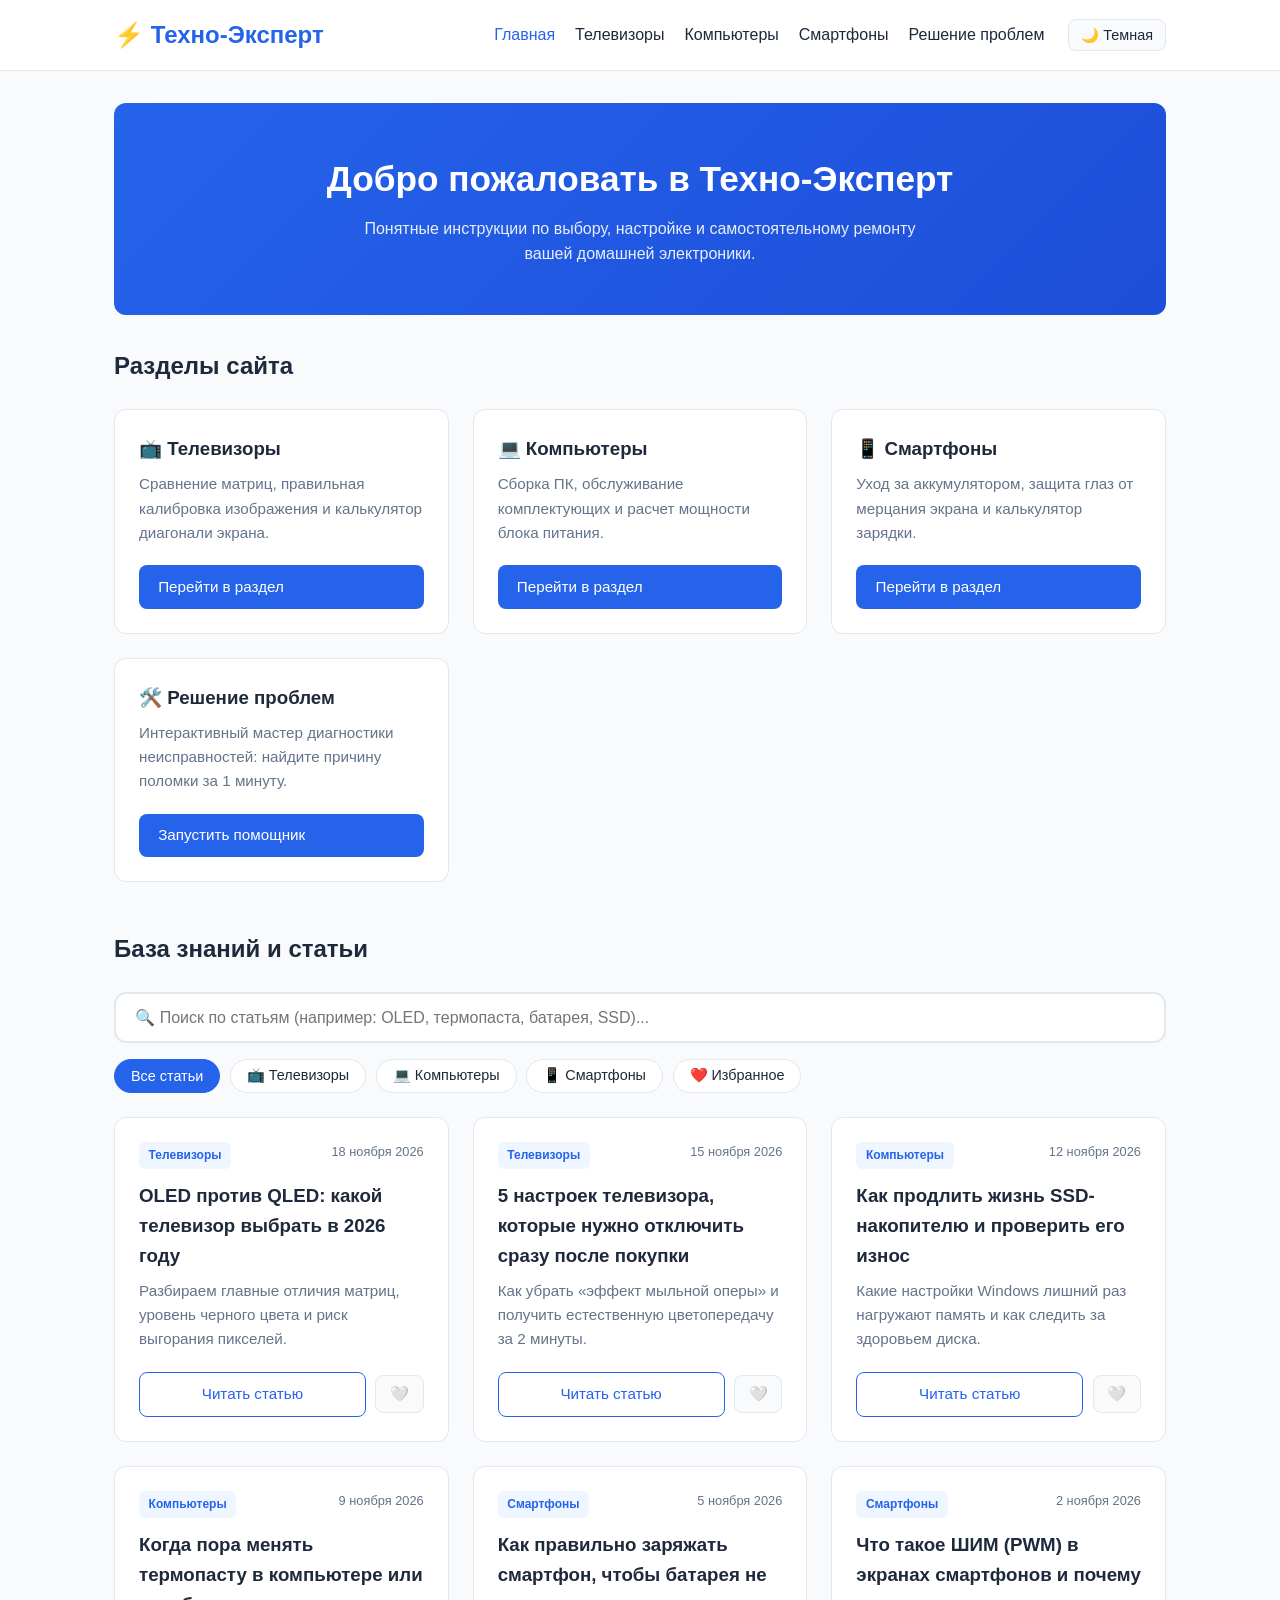
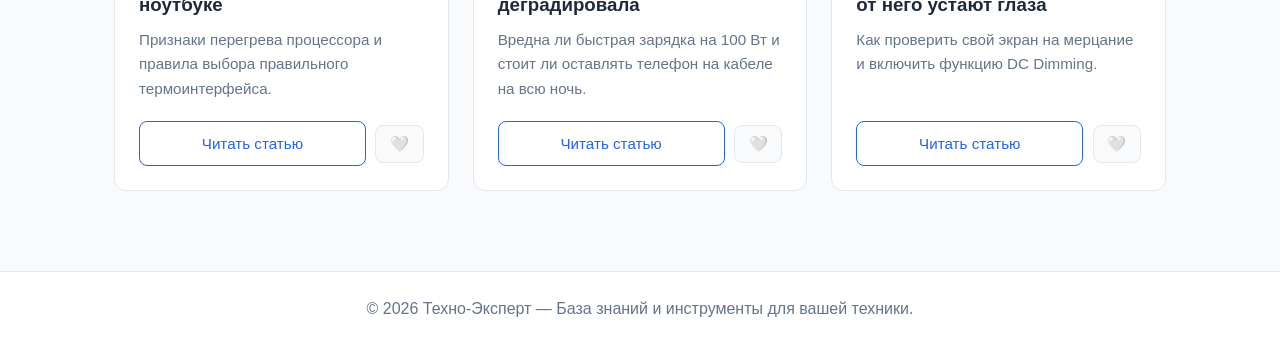
==== index.html @ 5d88ae21 "Initial commit Created from https://vercel.com/new" ====
<!DOCTYPE html>
<html lang="ru">

<head>
    <meta charset="UTF-8">
    <meta name="viewport" content="width=device-width, initial-scale=1.0">
    <title>Техно-Эксперт — Обзоры, статьи и инструменты</title>
    <link rel="stylesheet" href="style.css">
</head>

<body>
    <header id="site-header"></header>

    <main>
        <section class="hero">
            <h1>Добро пожаловать в Техно-Эксперт</h1>
            <p>Понятные инструкции по выбору, настройке и самостоятельному ремонту вашей домашней электроники.</p>
        </section>

        <h2>Разделы сайта</h2>
        <div class="grid">
            <div class="card">
                <div>
                    <h3>📺 Телевизоры</h3>
                    <p>Сравнение матриц, правильная калибровка изображения и калькулятор диагонали экрана.</p>
                </div>
                <a href="tv.html" class="btn">Перейти в раздел</a>
            </div>
            <div class="card">
                <div>
                    <h3>💻 Компьютеры</h3>
                    <p>Сборка ПК, обслуживание комплектующих и расчет мощности блока питания.</p>
                </div>
                <a href="pc.html" class="btn">Перейти в раздел</a>
            </div>
            <div class="card">
                <div>
                    <h3>📱 Смартфоны</h3>
                    <p>Уход за аккумулятором, защита глаз от мерцания экрана и калькулятор зарядки.</p>
                </div>
                <a href="phones.html" class="btn">Перейти в раздел</a>
            </div>
            <div class="card">
                <div>
                    <h3>🛠️ Решение проблем</h3>
                    <p>Интерактивный мастер диагностики неисправностей: найдите причину поломки за 1 минуту.</p>
                </div>
                <a href="troubleshooting.html" class="btn">Запустить помощник</a>
            </div>
        </div>

        <h2 style="margin-top: 3rem;">База знаний и статьи</h2>

        <div class="controls-panel">
            <input type="text" id="article-search" class="search-input"
                placeholder="🔍 Поиск по статьям (например: OLED, термопаста, батарея, SSD)..."
                oninput="applyFilters()">

            <div class="filter-pills" id="category-filters">
                <button class="filter-btn active" onclick="setCategory('all', this)">Все статьи</button>
                <button class="filter-btn" onclick="setCategory('tv', this)">📺 Телевизоры</button>
                <button class="filter-btn" onclick="setCategory('pc', this)">💻 Компьютеры</button>
                <button class="filter-btn" onclick="setCategory('phones', this)">📱 Смартфоны</button>
                <button class="filter-btn" onclick="setCategory('favorites', this)">❤️ Избранное</button>
            </div>
        </div>

        <div id="latest-articles" class="grid"></div>
    </main>

    <footer id="site-footer"></footer>

    <script src="data.js"></script>
    <script>
        let currentCategory = "all";

        function setCategory(category, btnElement) {
            currentCategory = category;
            document.querySelectorAll(".filter-btn").forEach(btn => btn.classList.remove("active"));
            btnElement.classList.add("active");
            applyFilters();
        }

        function applyFilters() {
            const query = document.getElementById("article-search").value;
            renderArticles("latest-articles", currentCategory, query);
        }

        // Первичная отрисовка
        applyFilters();
    </script>
</body>

</html>
---- style.css ----
:root {
    --primary: #2563eb;
    --primary-dark: #1d4ed8;
    --bg: #f8fafc;
    --surface: #ffffff;
    --text: #1e293b;
    --text-muted: #64748b;
    --border: #e2e8f0;
    --tag-bg: #eff6ff;
    --tool-border: #dbeafe;
    --result-bg: #f0fdf4;
    --result-text: #166534;
    --fav-active: #ef4444;
    --radius: 12px;
}

[data-theme="dark"] {
    --primary: #3b82f6;
    --primary-dark: #60a5fa;
    --bg: #0f172a;
    --surface: #1e293b;
    --text: #f1f5f9;
    --text-muted: #94a3b8;
    --border: #334155;
    --tag-bg: rgba(59, 130, 246, 0.15);
    --tool-border: #334155;
    --result-bg: rgba(34, 197, 94, 0.15);
    --result-text: #86efac;
}

* {
    box-sizing: border-box;
    margin: 0;
    padding: 0;
    font-family: -apple-system, BlinkMacSystemFont, "Segoe UI", Roboto, sans-serif;
}

body {
    background-color: var(--bg);
    color: var(--text);
    line-height: 1.6;
    display: flex;
    flex-direction: column;
    min-height: 100vh;
    transition: background-color 0.25s, color 0.25s;
}

/* Шапка сайта */
header {
    background: var(--surface);
    border-bottom: 1px solid var(--border);
    position: sticky;
    top: 0;
    z-index: 100;
}

.nav-container {
    max-width: 1100px;
    margin: 0 auto;
    padding: 1rem 1.5rem;
    display: flex;
    justify-content: space-between;
    align-items: center;
    flex-wrap: wrap;
    gap: 1rem;
}

.logo {
    font-size: 1.5rem;
    font-weight: 800;
    color: var(--primary);
    text-decoration: none;
    display: flex;
    align-items: center;
    gap: 0.5rem;
}

.nav-right {
    display: flex;
    align-items: center;
    gap: 1.5rem;
    flex-wrap: wrap;
}

nav ul {
    list-style: none;
    display: flex;
    gap: 1.25rem;
    flex-wrap: wrap;
}

nav a {
    text-decoration: none;
    color: var(--text);
    font-weight: 500;
    transition: color 0.2s;
}

nav a:hover,
nav a.active {
    color: var(--primary);
}

.theme-toggle {
    background: var(--bg);
    border: 1px solid var(--border);
    color: var(--text);
    padding: 0.4rem 0.75rem;
    border-radius: 8px;
    cursor: pointer;
    font-size: 0.9rem;
    display: flex;
    align-items: center;
    gap: 0.4rem;
    transition: border-color 0.2s;
}

.theme-toggle:hover {
    border-color: var(--primary);
}

/* Основной контейнер */
main {
    max-width: 1100px;
    width: 100%;
    margin: 2rem auto;
    padding: 0 1.5rem;
    flex: 1;
}

.hero {
    background: linear-gradient(135deg, #2563eb, #1d4ed8);
    color: white;
    padding: 3rem 2rem;
    border-radius: var(--radius);
    margin-bottom: 2rem;
    text-align: center;
}

.hero h1 {
    font-size: 2.2rem;
    margin-bottom: 0.5rem;
}

.hero p {
    opacity: 0.9;
    max-width: 600px;
    margin: 0 auto;
}

/* Поиск и кнопки фильтров */
.controls-panel {
    margin: 1.5rem 0 1rem;
    display: flex;
    flex-direction: column;
    gap: 1rem;
}

.search-input {
    width: 100%;
    padding: 0.9rem 1.2rem;
    font-size: 1rem;
    border: 2px solid var(--border);
    border-radius: var(--radius);
    background: var(--surface);
    color: var(--text);
    outline: none;
    transition: border-color 0.2s;
}

.search-input:focus {
    border-color: var(--primary);
}

.filter-pills {
    display: flex;
    gap: 0.6rem;
    flex-wrap: wrap;
}

.filter-btn {
    background: var(--surface);
    border: 1px solid var(--border);
    color: var(--text);
    padding: 0.45rem 1rem;
    border-radius: 20px;
    cursor: pointer;
    font-size: 0.9rem;
    font-weight: 500;
    transition: all 0.2s;
}

.filter-btn:hover {
    border-color: var(--primary);
}

.filter-btn.active {
    background: var(--primary);
    color: white;
    border-color: var(--primary);
}

/* Сетка карточек */
.grid {
    display: grid;
    grid-template-columns: repeat(auto-fit, minmax(300px, 1fr));
    gap: 1.5rem;
    margin-top: 1.5rem;
}

.card {
    background: var(--surface);
    border: 1px solid var(--border);
    border-radius: var(--radius);
    padding: 1.5rem;
    display: flex;
    flex-direction: column;
    justify-content: space-between;
    transition: transform 0.2s, box-shadow 0.2s;
}

.card:hover {
    transform: translateY(-3px);
    box-shadow: 0 10px 20px rgba(0, 0, 0, 0.12);
}

.card-header {
    display: flex;
    justify-content: space-between;
    align-items: flex-start;
    margin-bottom: 0.75rem;
}

.card h3 {
    margin-bottom: 0.5rem;
    color: var(--text);
}

.card p {
    color: var(--text-muted);
    font-size: 0.95rem;
    margin-bottom: 1.25rem;
}

.card-actions {
    display: flex;
    gap: 0.6rem;
    align-items: center;
    margin-top: auto;
}

.tag {
    display: inline-block;
    background: var(--tag-bg);
    color: var(--primary);
    font-size: 0.75rem;
    font-weight: 600;
    padding: 0.25rem 0.6rem;
    border-radius: 6px;
}

/* Кнопка Избранное */
.fav-btn {
    background: var(--bg);
    border: 1px solid var(--border);
    color: var(--text-muted);
    padding: 0.55rem 0.85rem;
    border-radius: 8px;
    cursor: pointer;
    font-size: 0.95rem;
    transition: all 0.2s;
}

.fav-btn:hover {
    border-color: var(--fav-active);
    color: var(--fav-active);
}

.fav-btn.saved {
    background: rgba(239, 68, 68, 0.1);
    border-color: var(--fav-active);
    color: var(--fav-active);
    font-weight: 600;
}

/* Кнопки и формы */
.btn {
    display: inline-block;
    background: var(--primary);
    color: white;
    padding: 0.6rem 1.2rem;
    border-radius: 8px;
    text-decoration: none;
    border: none;
    cursor: pointer;
    font-size: 0.95rem;
    font-weight: 500;
    transition: background 0.2s;
}

.btn:hover {
    background: var(--primary-dark);
}

.btn-outline {
    background: transparent;
    border: 1px solid var(--primary);
    color: var(--primary);
}

.btn-outline:hover {
    background: var(--tag-bg);
}

/* Страница полной статьи */
.article-container {
    background: var(--surface);
    border: 1px solid var(--border);
    border-radius: var(--radius);
    padding: 2.5rem;
    max-width: 820px;
    margin: 0 auto;
}

.article-meta {
    display: flex;
    justify-content: space-between;
    align-items: center;
    flex-wrap: wrap;
    gap: 1rem;
    margin-bottom: 1.5rem;
    padding-bottom: 1rem;
    border-bottom: 1px solid var(--border);
}

.article-content {
    font-size: 1.08rem;
    line-height: 1.75;
}

.article-content p {
    margin-bottom: 1rem;
}

/* Блок инструментов */
.tool-box {
    background: var(--surface);
    border: 2px solid var(--tool-border);
    border-radius: var(--radius);
    padding: 2rem;
    margin: 2rem 0;
}

.form-group {
    margin-bottom: 1rem;
}

.form-group label {
    display: block;
    margin-bottom: 0.4rem;
    font-weight: 500;
}

.form-group input,
.form-group select {
    width: 100%;
    max-width: 350px;
    padding: 0.6rem;
    border: 1px solid var(--border);
    border-radius: 8px;
    font-size: 1rem;
    background: var(--bg);
    color: var(--text);
}

.result-box {
    margin-top: 1.5rem;
    padding: 1rem;
    background: var(--result-bg);
    color: var(--result-text);
    border-left: 4px solid #22c55e;
    border-radius: 6px;
    display: none;
}

/* Подвал */
footer {
    background: var(--surface);
    border-top: 1px solid var(--border);
    text-align: center;
    padding: 1.5rem;
    color: var(--text-muted);
    margin-top: 3rem;
}
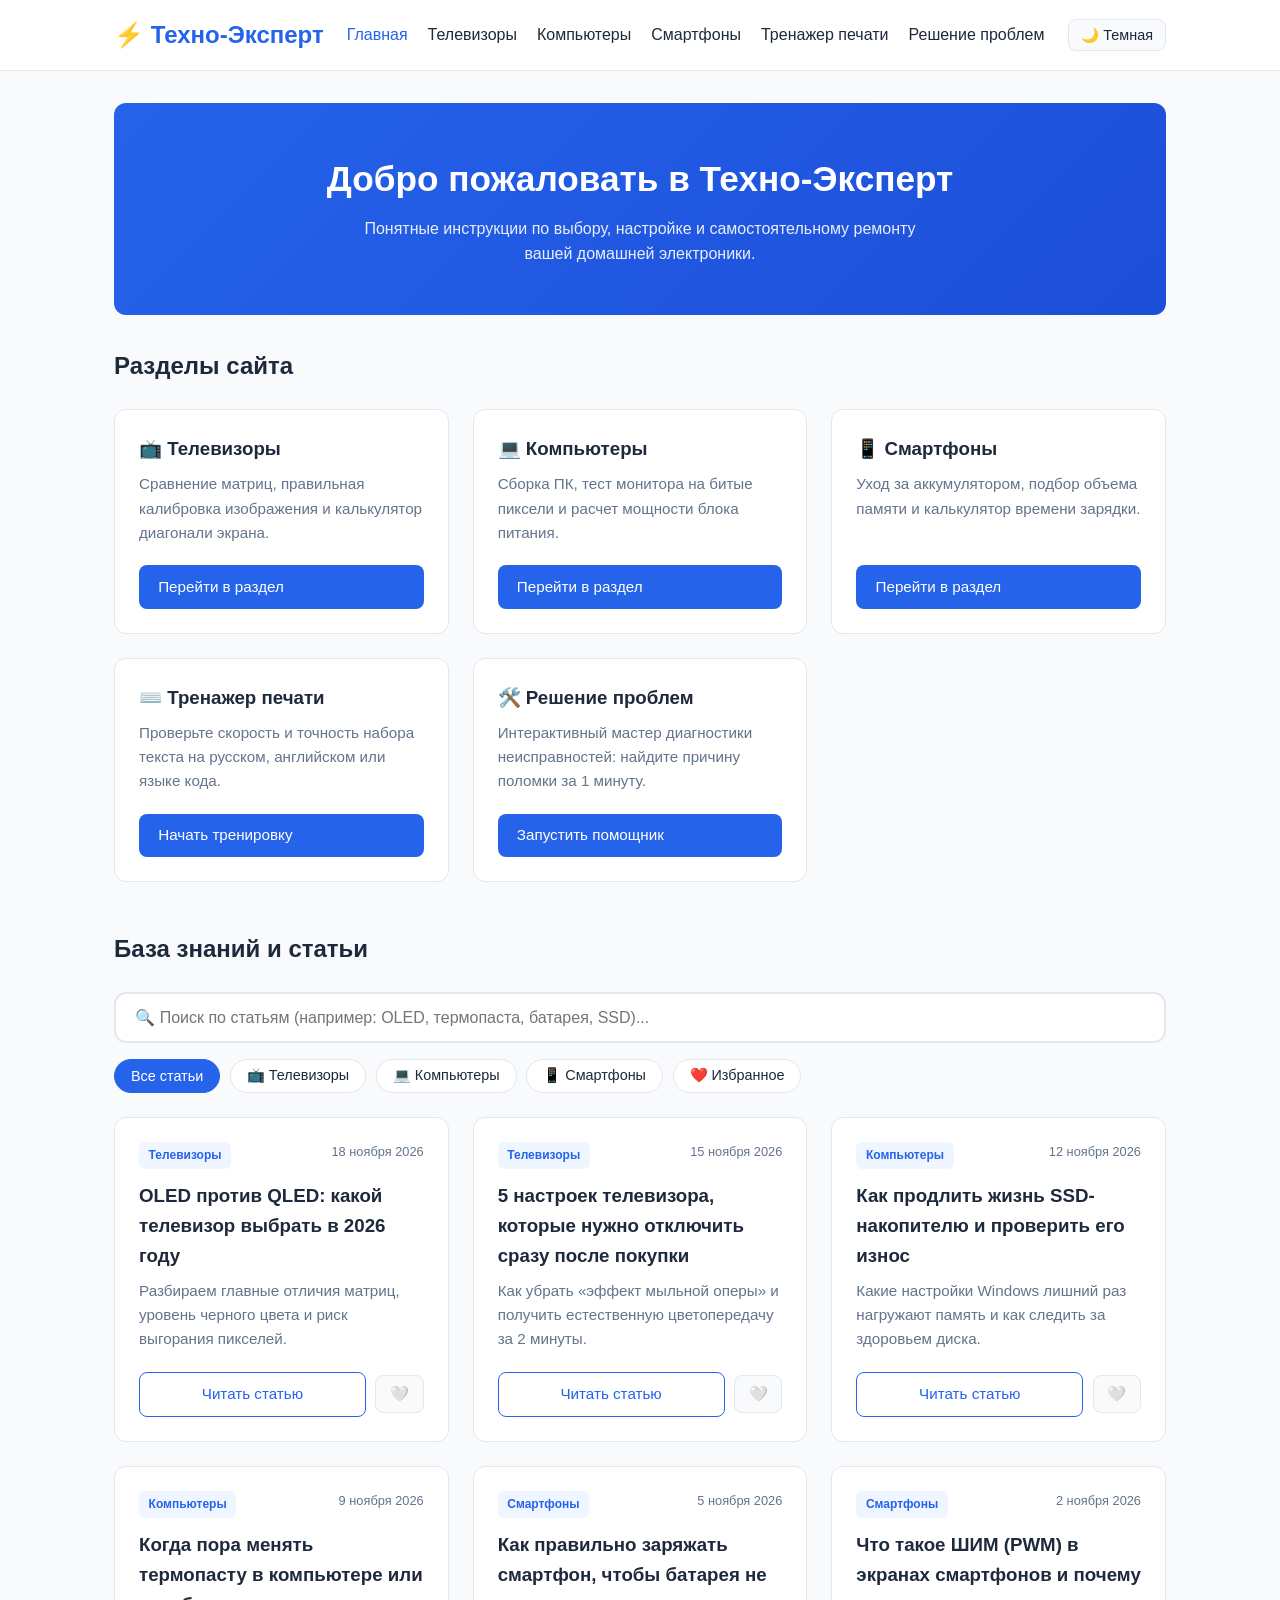
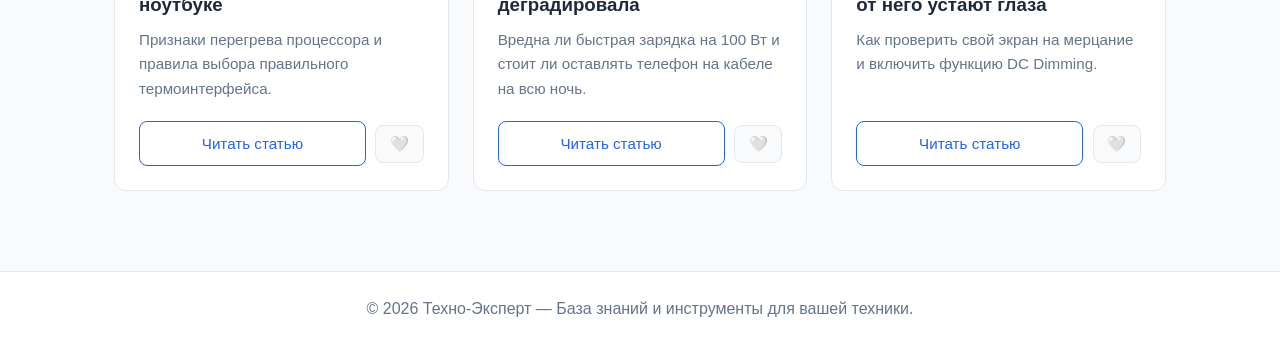
==== commit e0e9a3a1: "Update index.html" ====
--- a/index.html
+++ b/index.html
@@ -1,13 +1,11 @@
 <!DOCTYPE html>
 <html lang="ru">
-
 <head>
     <meta charset="UTF-8">
     <meta name="viewport" content="width=device-width, initial-scale=1.0">
     <title>Техно-Эксперт — Обзоры, статьи и инструменты</title>
     <link rel="stylesheet" href="style.css">
 </head>
-
 <body>
     <header id="site-header"></header>
 
@@ -26,20 +24,31 @@
                 </div>
                 <a href="tv.html" class="btn">Перейти в раздел</a>
             </div>
+
             <div class="card">
                 <div>
                     <h3>💻 Компьютеры</h3>
-                    <p>Сборка ПК, обслуживание комплектующих и расчет мощности блока питания.</p>
+                    <p>Сборка ПК, тест монитора на битые пиксели и расчет мощности блока питания.</p>
                 </div>
                 <a href="pc.html" class="btn">Перейти в раздел</a>
             </div>
+
             <div class="card">
                 <div>
                     <h3>📱 Смартфоны</h3>
-                    <p>Уход за аккумулятором, защита глаз от мерцания экрана и калькулятор зарядки.</p>
+                    <p>Уход за аккумулятором, подбор объема памяти и калькулятор времени зарядки.</p>
                 </div>
                 <a href="phones.html" class="btn">Перейти в раздел</a>
             </div>
+
+            <div class="card">
+                <div>
+                    <h3>⌨️ Тренажер печати</h3>
+                    <p>Проверьте скорость и точность набора текста на русском, английском или языке кода.</p>
+                </div>
+                <a href="typing.html" class="btn">Начать тренировку</a>
+            </div>
+
             <div class="card">
                 <div>
                     <h3>🛠️ Решение проблем</h3>
@@ -50,12 +59,16 @@
         </div>
 
         <h2 style="margin-top: 3rem;">База знаний и статьи</h2>
-
+        
         <div class="controls-panel">
-            <input type="text" id="article-search" class="search-input"
+            <input 
+                type="text" 
+                id="article-search" 
+                class="search-input" 
                 placeholder="🔍 Поиск по статьям (например: OLED, термопаста, батарея, SSD)..."
-                oninput="applyFilters()">
-
+                oninput="applyFilters()"
+            >
+            
             <div class="filter-pills" id="category-filters">
                 <button class="filter-btn active" onclick="setCategory('all', this)">Все статьи</button>
                 <button class="filter-btn" onclick="setCategory('tv', this)">📺 Телевизоры</button>
@@ -86,9 +99,7 @@
             renderArticles("latest-articles", currentCategory, query);
         }
 
-        // Первичная отрисовка
         applyFilters();
     </script>
 </body>
-
-</html>+</html>
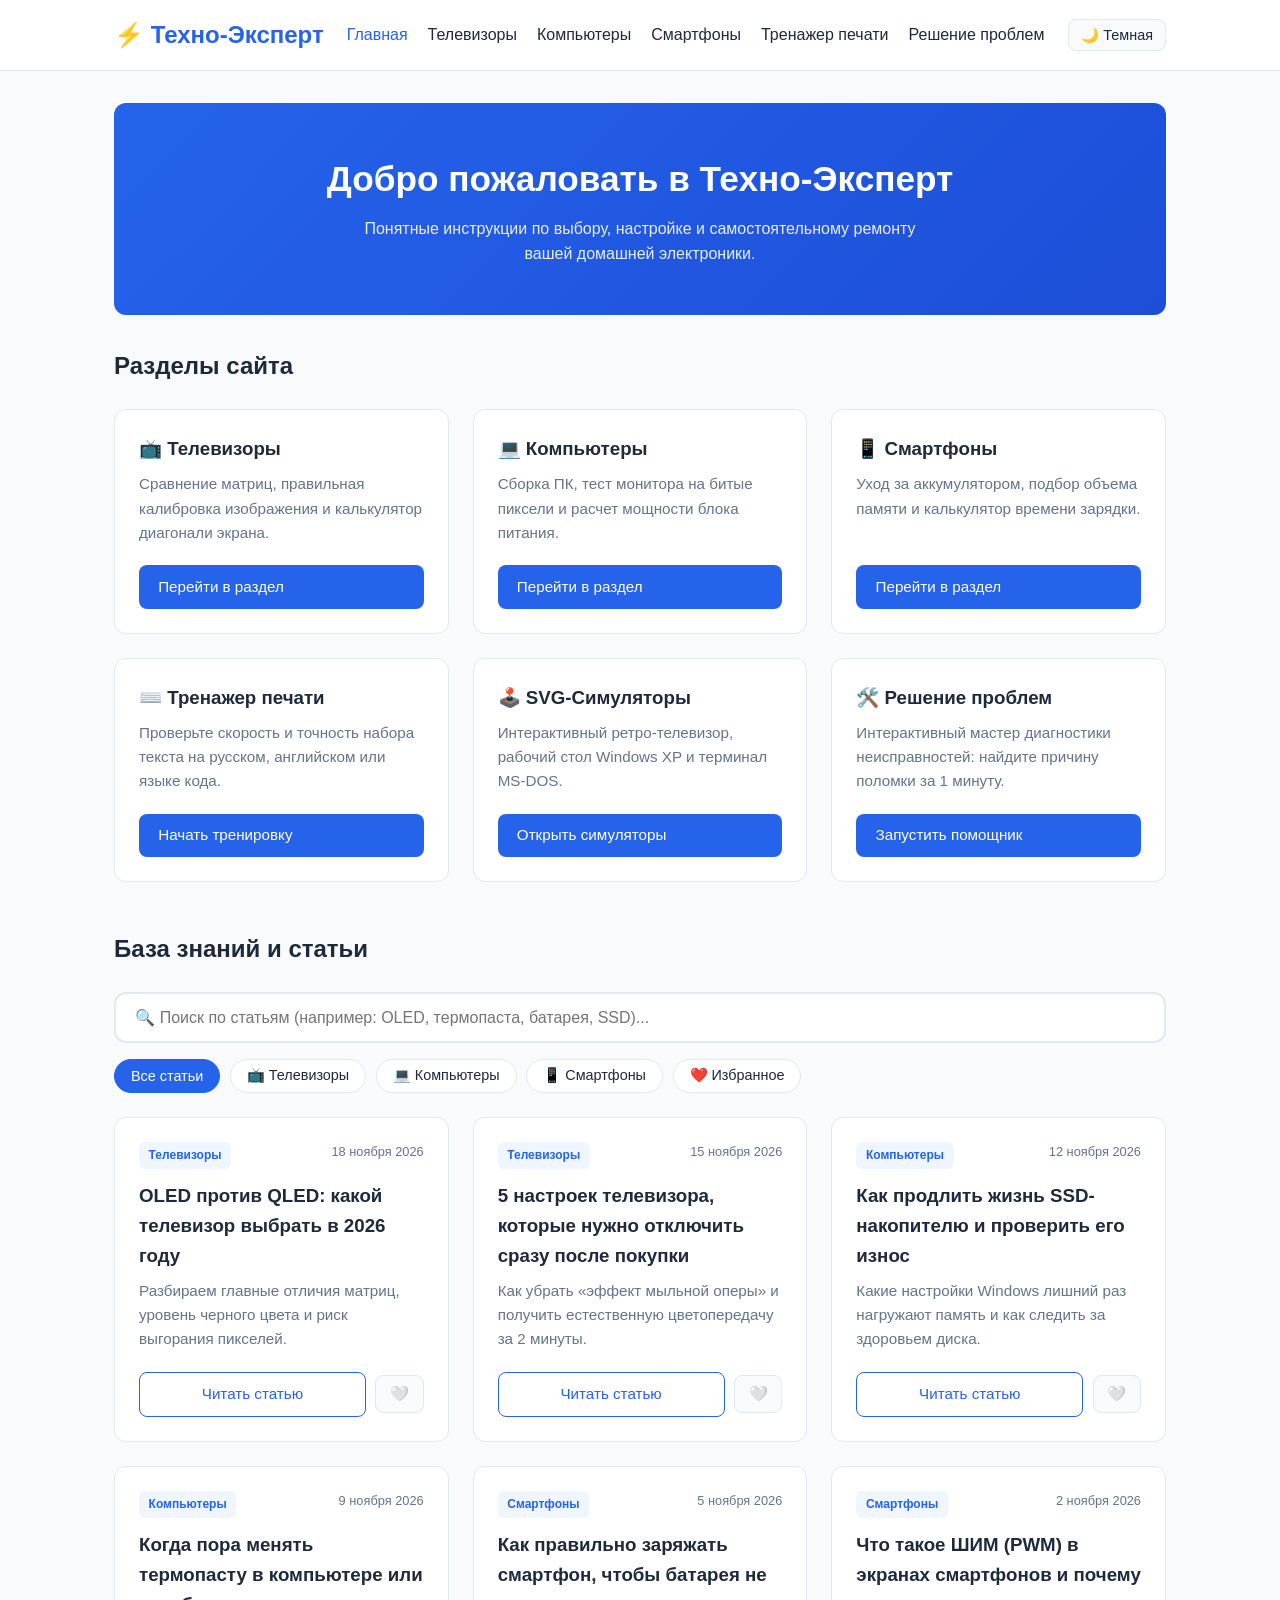
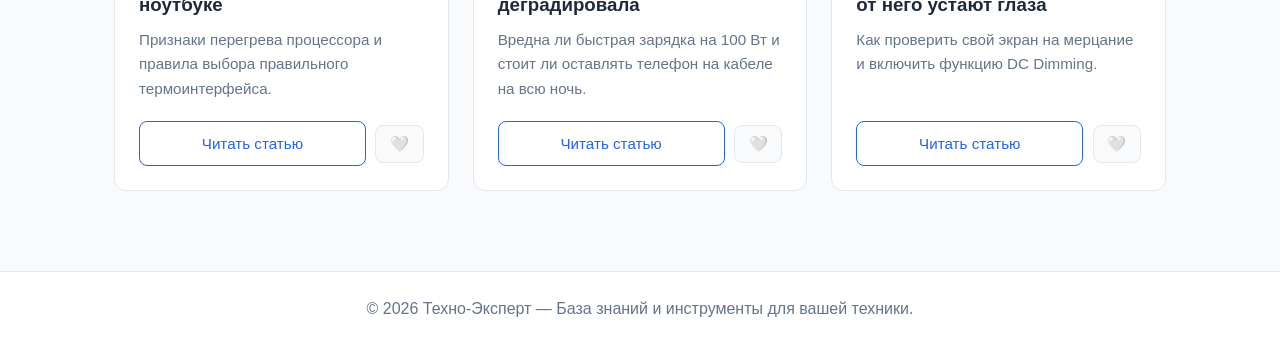
==== commit f274246f: "Update index.html" ====
--- a/index.html
+++ b/index.html
@@ -47,6 +47,14 @@
                     <p>Проверьте скорость и точность набора текста на русском, английском или языке кода.</p>
                 </div>
                 <a href="typing.html" class="btn">Начать тренировку</a>
+            </div>
+
+            <div class="card">
+                <div>
+                    <h3>🕹️ SVG-Симуляторы</h3>
+                    <p>Интерактивный ретро-телевизор, рабочий стол Windows XP и терминал MS-DOS.</p>
+                </div>
+                <a href="simulators.html" class="btn">Открыть симуляторы</a>
             </div>
 
             <div class="card">
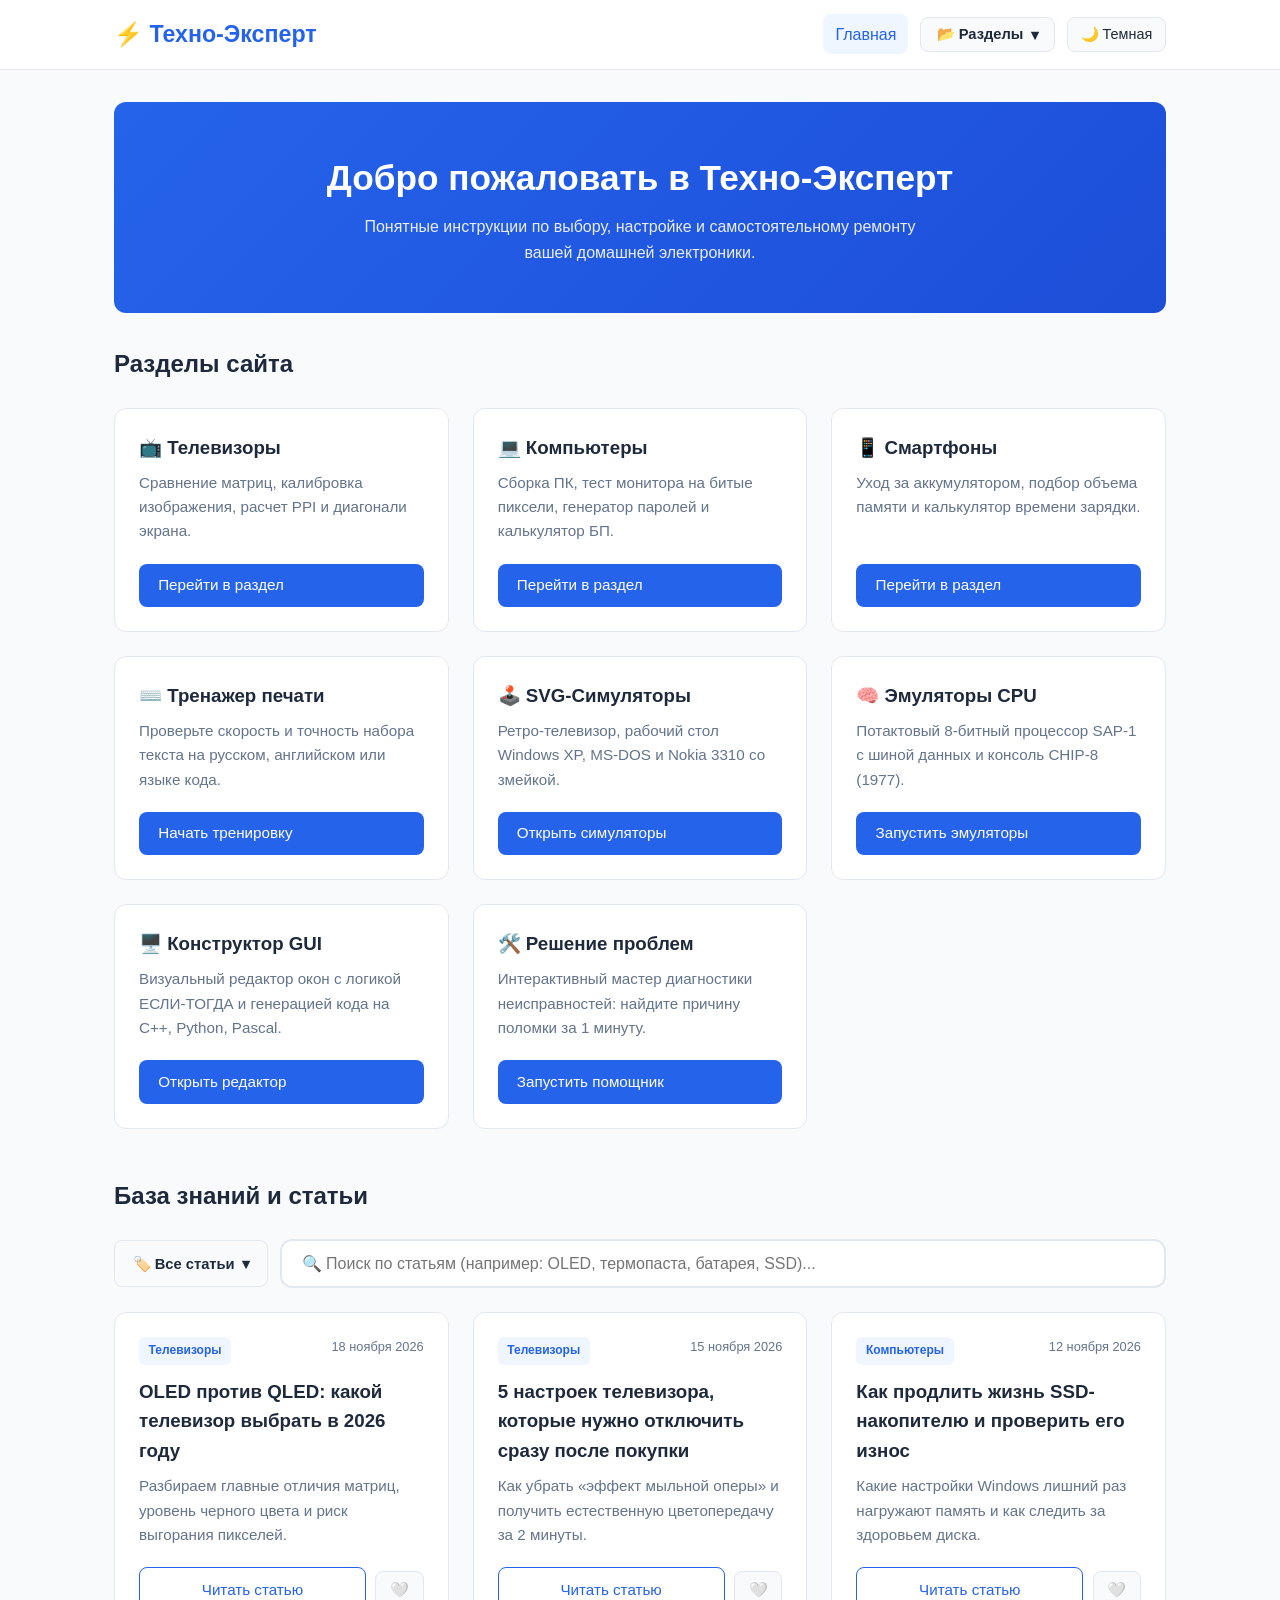
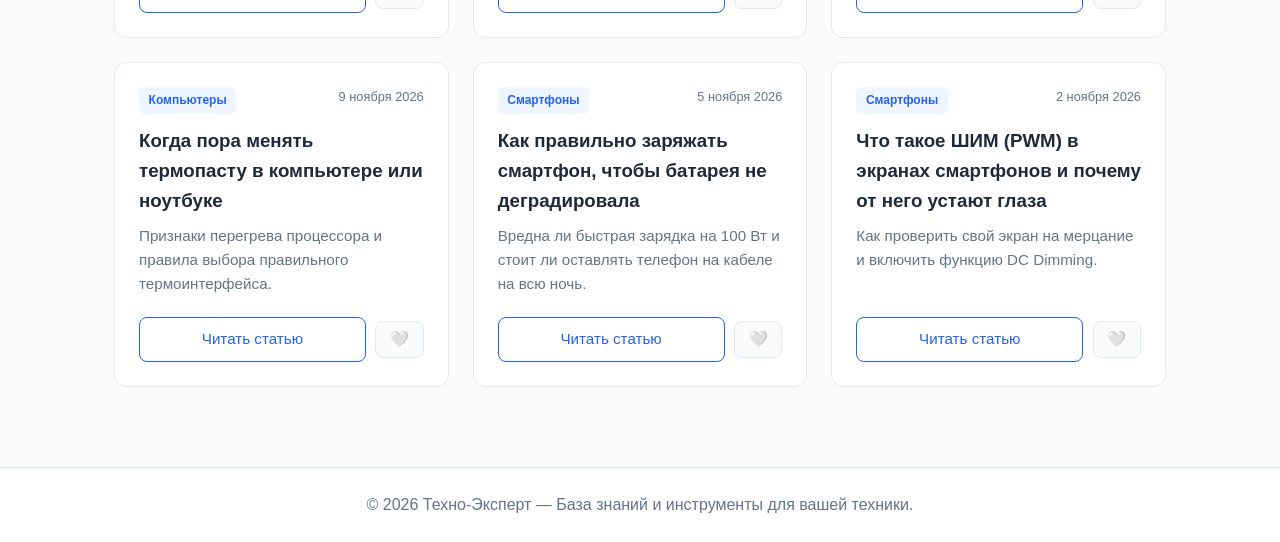
==== commit 0644f4ca: "Update index.html" ====
--- a/index.html
+++ b/index.html
@@ -20,7 +20,7 @@
             <div class="card">
                 <div>
                     <h3>📺 Телевизоры</h3>
-                    <p>Сравнение матриц, правильная калибровка изображения и калькулятор диагонали экрана.</p>
+                    <p>Сравнение матриц, калибровка изображения, расчет PPI и диагонали экрана.</p>
                 </div>
                 <a href="tv.html" class="btn">Перейти в раздел</a>
             </div>
@@ -28,7 +28,7 @@
             <div class="card">
                 <div>
                     <h3>💻 Компьютеры</h3>
-                    <p>Сборка ПК, тест монитора на битые пиксели и расчет мощности блока питания.</p>
+                    <p>Сборка ПК, тест монитора на битые пиксели, генератор паролей и калькулятор БП.</p>
                 </div>
                 <a href="pc.html" class="btn">Перейти в раздел</a>
             </div>
@@ -52,9 +52,25 @@
             <div class="card">
                 <div>
                     <h3>🕹️ SVG-Симуляторы</h3>
-                    <p>Интерактивный ретро-телевизор, рабочий стол Windows XP и терминал MS-DOS.</p>
+                    <p>Ретро-телевизор, рабочий стол Windows XP, MS-DOS и Nokia 3310 со змейкой.</p>
                 </div>
                 <a href="simulators.html" class="btn">Открыть симуляторы</a>
+            </div>
+
+            <div class="card">
+                <div>
+                    <h3>🧠 Эмуляторы CPU</h3>
+                    <p>Потактовый 8-битный процессор SAP-1 с шиной данных и консоль CHIP-8 (1977).</p>
+                </div>
+                <a href="emulator.html" class="btn">Запустить эмуляторы</a>
+            </div>
+
+            <div class="card">
+                <div>
+                    <h3>🖥️ Конструктор GUI</h3>
+                    <p>Визуальный редактор окон с логикой ЕСЛИ-ТОГДА и генерацией кода на C++, Python, Pascal.</p>
+                </div>
+                <a href="svg-editor.html" class="btn">Открыть редактор</a>
             </div>
 
             <div class="card">
@@ -69,6 +85,22 @@
         <h2 style="margin-top: 3rem;">База знаний и статьи</h2>
         
         <div class="controls-panel">
+            <!-- Выпадающий список категорий по кнопке -->
+            <div class="dropdown">
+                <button class="dropdown-btn" style="padding: 0.85rem 1.1rem;" onclick="toggleDropdown('cat-filter-menu', event)">
+                    <span id="cat-btn-label">🏷️ Все статьи</span>
+                    <span>▾</span>
+                </button>
+                <div id="cat-filter-menu" class="dropdown-menu left-align">
+                    <button class="dropdown-item active" onclick="selectCategory('all', '🏷️ Все статьи', this)">🏷️ Все статьи</button>
+                    <button class="dropdown-item" onclick="selectCategory('tv', '📺 Телевизоры', this)">📺 Телевизоры</button>
+                    <button class="dropdown-item" onclick="selectCategory('pc', '💻 Компьютеры', this)">💻 Компьютеры</button>
+                    <button class="dropdown-item" onclick="selectCategory('phones', '📱 Смартфоны', this)">📱 Смартфоны</button>
+                    <button class="dropdown-item" onclick="selectCategory('favorites', '❤️ Избранное', this)">❤️ Избранное</button>
+                </div>
+            </div>
+
+            <!-- Строка живого поиска -->
             <input 
                 type="text" 
                 id="article-search" 
@@ -76,14 +108,6 @@
                 placeholder="🔍 Поиск по статьям (например: OLED, термопаста, батарея, SSD)..."
                 oninput="applyFilters()"
             >
-            
-            <div class="filter-pills" id="category-filters">
-                <button class="filter-btn active" onclick="setCategory('all', this)">Все статьи</button>
-                <button class="filter-btn" onclick="setCategory('tv', this)">📺 Телевизоры</button>
-                <button class="filter-btn" onclick="setCategory('pc', this)">💻 Компьютеры</button>
-                <button class="filter-btn" onclick="setCategory('phones', this)">📱 Смартфоны</button>
-                <button class="filter-btn" onclick="setCategory('favorites', this)">❤️ Избранное</button>
-            </div>
         </div>
 
         <div id="latest-articles" class="grid"></div>
@@ -95,9 +119,10 @@
     <script>
         let currentCategory = "all";
 
-        function setCategory(category, btnElement) {
+        function selectCategory(category, label, btnElement) {
             currentCategory = category;
-            document.querySelectorAll(".filter-btn").forEach(btn => btn.classList.remove("active"));
+            document.getElementById("cat-btn-label").textContent = label;
+            document.querySelectorAll("#cat-filter-menu .dropdown-item").forEach(btn => btn.classList.remove("active"));
             btnElement.classList.add("active");
             applyFilters();
         }
--- a/style.css
+++ b/style.css
@@ -57,16 +57,15 @@
 .nav-container {
     max-width: 1100px;
     margin: 0 auto;
-    padding: 1rem 1.5rem;
+    padding: 0.9rem 1.5rem;
     display: flex;
     justify-content: space-between;
     align-items: center;
-    flex-wrap: wrap;
     gap: 1rem;
 }
 
 .logo {
-    font-size: 1.5rem;
+    font-size: 1.45rem;
     font-weight: 800;
     color: var(--primary);
     text-decoration: none;
@@ -78,34 +77,104 @@
 .nav-right {
     display: flex;
     align-items: center;
-    gap: 1.5rem;
-    flex-wrap: wrap;
-}
-
-nav ul {
-    list-style: none;
-    display: flex;
-    gap: 1.25rem;
-    flex-wrap: wrap;
-}
-
-nav a {
+    gap: 0.75rem;
+}
+
+.nav-home-link {
     text-decoration: none;
     color: var(--text);
     font-weight: 500;
-    transition: color 0.2s;
-}
-
-nav a:hover,
-nav a.active {
+    padding: 0.45rem 0.75rem;
+    border-radius: 8px;
+    transition: background 0.2s, color 0.2s;
+}
+
+.nav-home-link:hover, .nav-home-link.active {
     color: var(--primary);
+    background: var(--tag-bg);
+}
+
+/* Выпадающее меню (Dropdown) */
+.dropdown {
+    position: relative;
+    display: inline-block;
+}
+
+.dropdown-btn {
+    background: var(--bg);
+    border: 1px solid var(--border);
+    color: var(--text);
+    padding: 0.48rem 0.95rem;
+    border-radius: 8px;
+    cursor: pointer;
+    font-size: 0.92rem;
+    font-weight: 600;
+    display: flex;
+    align-items: center;
+    gap: 0.45rem;
+    transition: border-color 0.2s, background 0.2s;
+}
+
+.dropdown-btn:hover {
+    border-color: var(--primary);
+}
+
+.dropdown-menu {
+    display: none;
+    position: absolute;
+    right: 0;
+    top: calc(100% + 8px);
+    min-width: 230px;
+    background: var(--surface);
+    border: 1px solid var(--border);
+    border-radius: var(--radius);
+    box-shadow: 0 12px 28px rgba(0, 0, 0, 0.16);
+    padding: 0.45rem;
+    z-index: 300;
+}
+
+.dropdown-menu.left-align {
+    right: auto;
+    left: 0;
+}
+
+.dropdown-menu.open {
+    display: block;
+    animation: fadeInDrop 0.15s ease-out;
+}
+
+@keyframes fadeInDrop {
+    from { opacity: 0; transform: translateY(-6px); }
+    to { opacity: 1; transform: translateY(0); }
+}
+
+.dropdown-item {
+    display: block;
+    width: 100%;
+    text-align: left;
+    padding: 0.6rem 0.85rem;
+    border-radius: 8px;
+    text-decoration: none;
+    color: var(--text);
+    background: transparent;
+    border: none;
+    font-size: 0.92rem;
+    font-weight: 500;
+    cursor: pointer;
+    transition: background 0.15s, color 0.15s;
+}
+
+.dropdown-item:hover, .dropdown-item.active {
+    background: var(--tag-bg);
+    color: var(--primary);
+    font-weight: 600;
 }
 
 .theme-toggle {
     background: var(--bg);
     border: 1px solid var(--border);
     color: var(--text);
-    padding: 0.4rem 0.75rem;
+    padding: 0.48rem 0.8rem;
     border-radius: 8px;
     cursor: pointer;
     font-size: 0.9rem;
@@ -115,9 +184,7 @@
     transition: border-color 0.2s;
 }
 
-.theme-toggle:hover {
-    border-color: var(--primary);
-}
+.theme-toggle:hover { border-color: var(--primary); }
 
 /* Основной контейнер */
 main {
@@ -137,28 +204,22 @@
     text-align: center;
 }
 
-.hero h1 {
-    font-size: 2.2rem;
-    margin-bottom: 0.5rem;
-}
-
-.hero p {
-    opacity: 0.9;
-    max-width: 600px;
-    margin: 0 auto;
-}
-
-/* Поиск и кнопки фильтров */
+.hero h1 { font-size: 2.2rem; margin-bottom: 0.5rem; }
+.hero p { opacity: 0.9; max-width: 600px; margin: 0 auto; }
+
+/* Поиск и кнопка фильтра в одну строку */
 .controls-panel {
     margin: 1.5rem 0 1rem;
     display: flex;
-    flex-direction: column;
-    gap: 1rem;
+    gap: 0.75rem;
+    flex-wrap: wrap;
+    align-items: center;
 }
 
 .search-input {
-    width: 100%;
-    padding: 0.9rem 1.2rem;
+    flex: 1;
+    min-width: 260px;
+    padding: 0.85rem 1.2rem;
     font-size: 1rem;
     border: 2px solid var(--border);
     border-radius: var(--radius);
@@ -168,15 +229,7 @@
     transition: border-color 0.2s;
 }
 
-.search-input:focus {
-    border-color: var(--primary);
-}
-
-.filter-pills {
-    display: flex;
-    gap: 0.6rem;
-    flex-wrap: wrap;
-}
+.search-input:focus { border-color: var(--primary); }
 
 .filter-btn {
     background: var(--surface);
@@ -190,15 +243,8 @@
     transition: all 0.2s;
 }
 
-.filter-btn:hover {
-    border-color: var(--primary);
-}
-
-.filter-btn.active {
-    background: var(--primary);
-    color: white;
-    border-color: var(--primary);
-}
+.filter-btn:hover { border-color: var(--primary); }
+.filter-btn.active { background: var(--primary); color: white; border-color: var(--primary); }
 
 /* Сетка карточек */
 .grid {
@@ -221,7 +267,7 @@
 
 .card:hover {
     transform: translateY(-3px);
-    box-shadow: 0 10px 20px rgba(0, 0, 0, 0.12);
+    box-shadow: 0 10px 20px rgba(0,0,0,0.12);
 }
 
 .card-header {
@@ -231,16 +277,8 @@
     margin-bottom: 0.75rem;
 }
 
-.card h3 {
-    margin-bottom: 0.5rem;
-    color: var(--text);
-}
-
-.card p {
-    color: var(--text-muted);
-    font-size: 0.95rem;
-    margin-bottom: 1.25rem;
-}
+.card h3 { margin-bottom: 0.5rem; color: var(--text); }
+.card p { color: var(--text-muted); font-size: 0.95rem; margin-bottom: 1.25rem; }
 
 .card-actions {
     display: flex;
@@ -271,10 +309,7 @@
     transition: all 0.2s;
 }
 
-.fav-btn:hover {
-    border-color: var(--fav-active);
-    color: var(--fav-active);
-}
+.fav-btn:hover { border-color: var(--fav-active); color: var(--fav-active); }
 
 .fav-btn.saved {
     background: rgba(239, 68, 68, 0.1);
@@ -298,19 +333,9 @@
     transition: background 0.2s;
 }
 
-.btn:hover {
-    background: var(--primary-dark);
-}
-
-.btn-outline {
-    background: transparent;
-    border: 1px solid var(--primary);
-    color: var(--primary);
-}
-
-.btn-outline:hover {
-    background: var(--tag-bg);
-}
+.btn:hover { background: var(--primary-dark); }
+.btn-outline { background: transparent; border: 1px solid var(--primary); color: var(--primary); }
+.btn-outline:hover { background: var(--tag-bg); }
 
 /* Страница полной статьи */
 .article-container {
@@ -333,14 +358,8 @@
     border-bottom: 1px solid var(--border);
 }
 
-.article-content {
-    font-size: 1.08rem;
-    line-height: 1.75;
-}
-
-.article-content p {
-    margin-bottom: 1rem;
-}
+.article-content { font-size: 1.08rem; line-height: 1.75; }
+.article-content p { margin-bottom: 1rem; }
 
 /* Блок инструментов */
 .tool-box {
@@ -351,18 +370,9 @@
     margin: 2rem 0;
 }
 
-.form-group {
-    margin-bottom: 1rem;
-}
-
-.form-group label {
-    display: block;
-    margin-bottom: 0.4rem;
-    font-weight: 500;
-}
-
-.form-group input,
-.form-group select {
+.form-group { margin-bottom: 1rem; }
+.form-group label { display: block; margin-bottom: 0.4rem; font-weight: 500; }
+.form-group input, .form-group select {
     width: 100%;
     max-width: 350px;
     padding: 0.6rem;
@@ -391,4 +401,4 @@
     padding: 1.5rem;
     color: var(--text-muted);
     margin-top: 3rem;
-}+}
